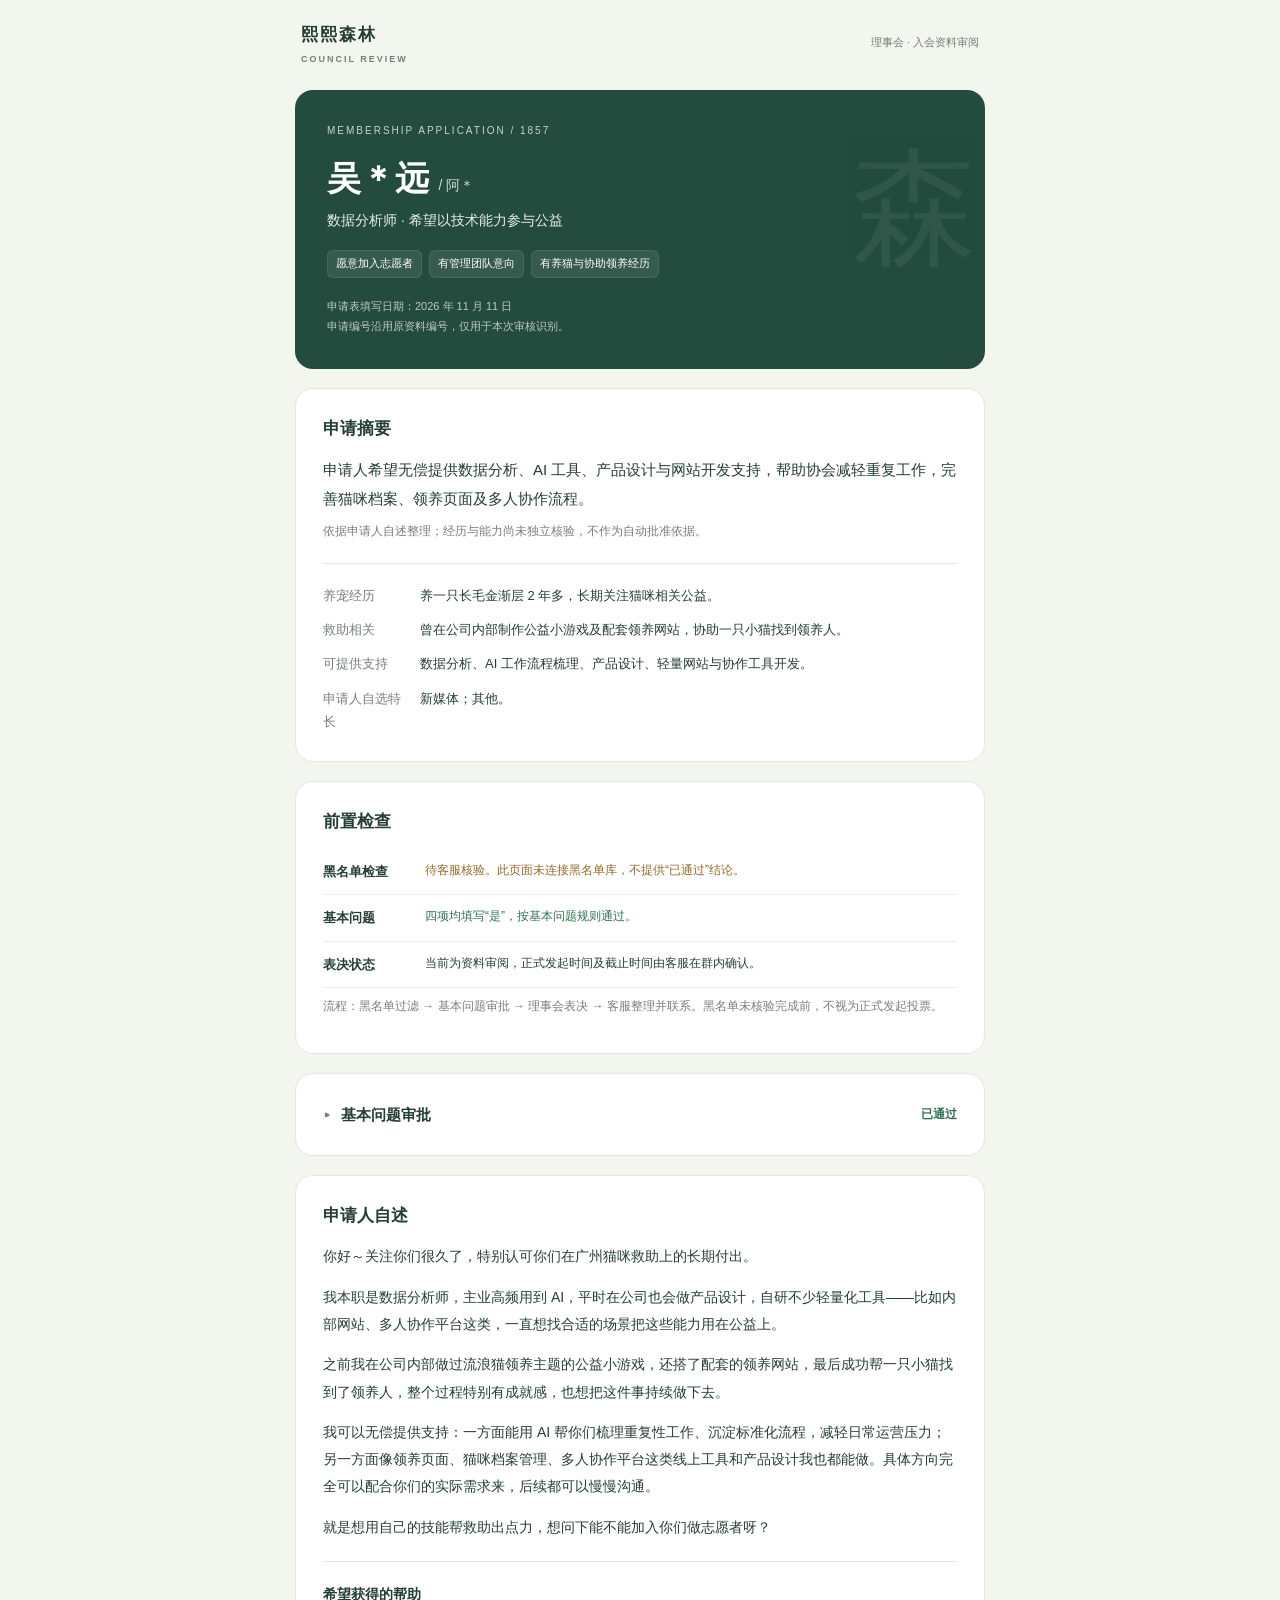
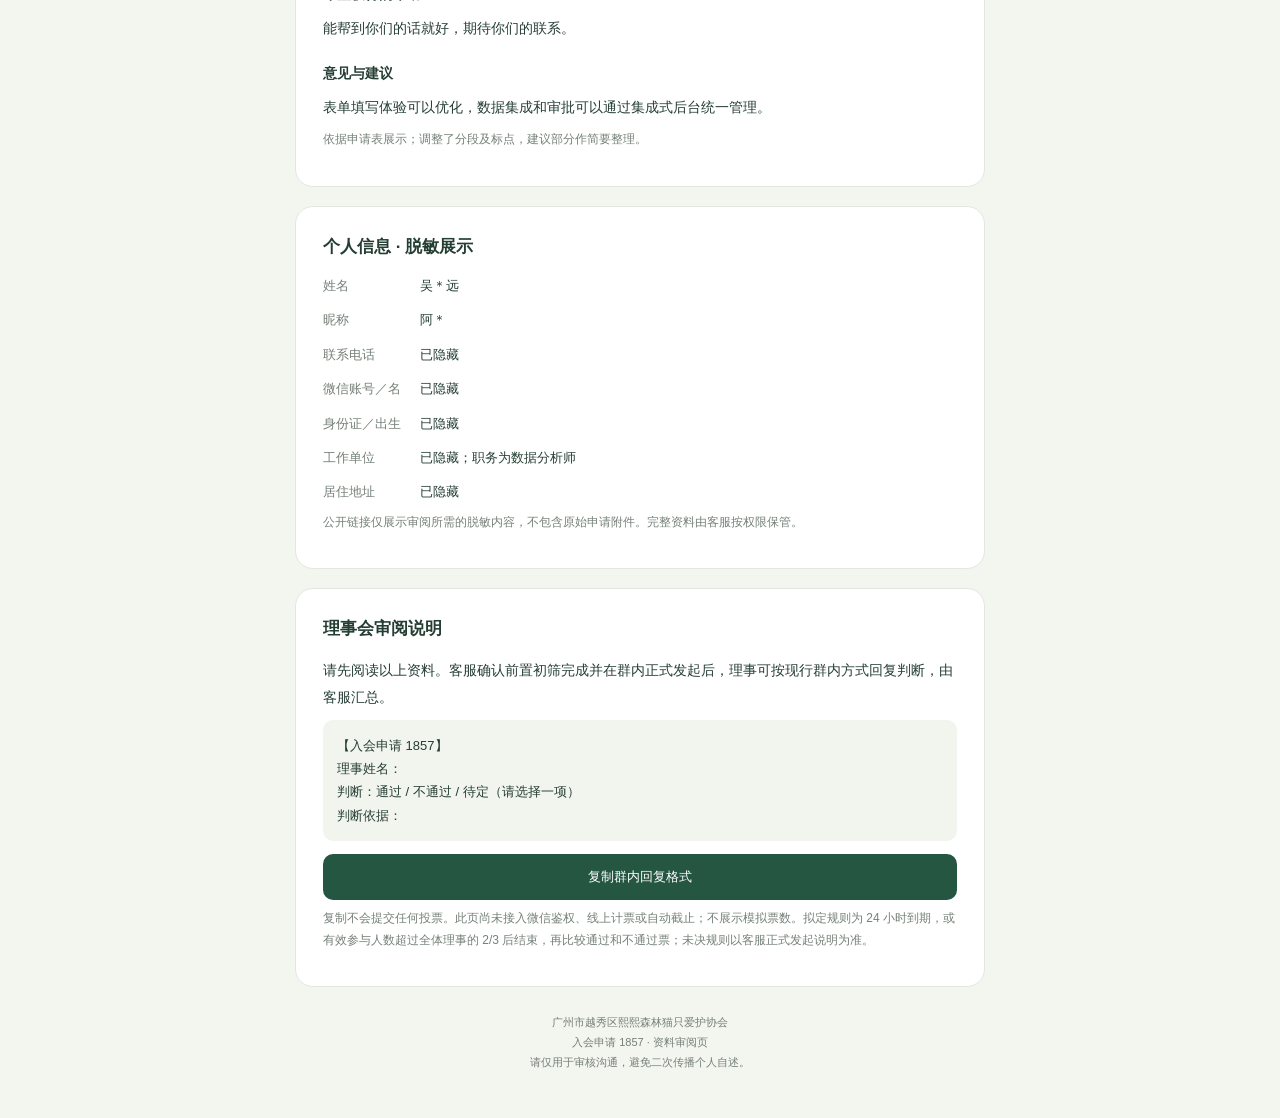
==== member-1857/index.html @ d2390970 "Add masked application 1857 council review page" ====
<!doctype html>
<html lang="zh-CN"><head><meta charset="utf-8"><meta name="viewport" content="width=device-width,initial-scale=1,viewport-fit=cover"><meta name="theme-color" content="#244c3e"><meta name="robots" content="noindex,nofollow"><meta name="description" content="熙熙森林入会申请 1857：申请人脱敏资料，供理事会审阅。"><title>入会申请 1857 · 熙熙森林</title>
<style>
:root{--ink:#253e34;--green:#245642;--muted:#758078;--line:#e2e8df}*{box-sizing:border-box}body{margin:0;background:#f3f5ef;color:var(--ink);font:15px/1.8 -apple-system,BlinkMacSystemFont,"Segoe UI","Microsoft YaHei",sans-serif}.top{max-width:720px;margin:auto;padding:20px 21px 14px;display:flex;justify-content:space-between;align-items:center}.brand{font-size:17px;font-weight:750;letter-spacing:2px}.brand small{display:block;font-size:9px;color:var(--muted);letter-spacing:2px}.label{font-size:11px;color:var(--muted)}main{max-width:720px;margin:auto;padding:0 15px 38px}.card{background:#fff;border:1px solid var(--line);border-radius:18px;padding:23px;margin-bottom:14px}.hero{background:#244c3e;color:#fff;border:0;padding:26px 24px;position:relative;overflow:hidden}.hero:after{content:'森';position:absolute;right:8px;top:5px;font-size:125px;opacity:.06;pointer-events:none}.eyebrow{font-size:10px;letter-spacing:2px;opacity:.75}h1{font-size:30px;line-height:1.3;margin:16px 0 6px}h1 small{font-size:14px;font-weight:400;opacity:.8}h2{font-size:17px;line-height:1.5;margin:0 0 15px}h3{font-size:14px;margin:18px 0 7px}p{margin:8px 0}.hero p{font-size:14px;opacity:.9}.tags{display:flex;gap:7px;flex-wrap:wrap;margin-top:17px}.tags span{background:#ffffff16;border:1px solid #ffffff14;border-radius:6px;padding:3px 8px;font-size:11px}.meta{font-size:11px;opacity:.7;margin-top:19px}.lead{font-size:15px;line-height:1.9}.note{font-size:12px;color:var(--muted)}.statusline{display:flex;gap:12px;align-items:flex-start;padding:11px 0;border-bottom:1px solid #edf0e9}.statusline:last-child{border:0}.statusline b{min-width:90px;font-size:13px}.statusline span{font-size:12px}.pending{color:#956824}.pass{color:#2d7250}summary{cursor:pointer;list-style:none;display:flex;align-items:center;gap:10px;font-size:15px;font-weight:650}summary::-webkit-details-marker{display:none}summary:before{content:'▸';color:var(--muted)}details[open]>summary:before{transform:rotate(90deg)}details[open]>summary{margin-bottom:15px}summary .pass{margin-left:auto;font-size:12px;white-space:nowrap}.question{font-size:13px;padding:11px 0;border-top:1px solid #edf0e9}.question b{color:#2d7250;white-space:nowrap}dl{display:grid;grid-template-columns:88px 1fr;gap:11px 9px;margin:0;font-size:13px}dt{color:var(--muted)}dd{margin:0;overflow-wrap:anywhere}.divider{height:1px;background:var(--line);margin:20px 0}.original{font-size:14px;line-height:1.95}.original p{margin:0 0 13px}.reply{padding:14px;border-radius:10px;background:#f2f5ee;font-size:13px;white-space:pre-line}.button{width:100%;background:var(--green);color:#fff;border:0;border-radius:10px;font:600 14px/1.5 inherit;padding:13px;cursor:pointer;margin-top:13px;min-height:46px}.footer{text-align:center;color:var(--muted);font-size:11px;padding:7px 20px}.toast{display:none;position:fixed;bottom:25px;left:50%;transform:translateX(-50%);background:#244c3e;color:#fff;border-radius:10px;padding:12px 17px;font-size:13px;max-width:90vw;z-index:5}@media(min-width:720px){main{padding-top:9px}.hero{padding:32px}h1{font-size:34px}.card{margin-bottom:19px;padding:27px}.hero{padding:32px}}
</style></head><body><header class="top"><div class="brand">熙熙森林<small>COUNCIL REVIEW</small></div><span class="label">理事会 · 入会资料审阅</span></header>
<main><article class="card hero"><div class="eyebrow">MEMBERSHIP APPLICATION / 1857</div><h1>吴＊远 <small>/ 阿＊</small></h1><p>数据分析师 · 希望以技术能力参与公益</p><div class="tags"><span>愿意加入志愿者</span><span>有管理团队意向</span><span>有养猫与协助领养经历</span></div><div class="meta">申请表填写日期：2026 年 11 月 11 日<br>申请编号沿用原资料编号，仅用于本次审核识别。</div></article>
<article class="card"><h2>申请摘要</h2><p class="lead">申请人希望无偿提供数据分析、AI 工具、产品设计与网站开发支持，帮助协会减轻重复工作，完善猫咪档案、领养页面及多人协作流程。</p><p class="note">依据申请人自述整理；经历与能力尚未独立核验，不作为自动批准依据。</p><div class="divider"></div><dl><dt>养宠经历</dt><dd>养一只长毛金渐层 2 年多，长期关注猫咪相关公益。</dd><dt>救助相关</dt><dd>曾在公司内部制作公益小游戏及配套领养网站，协助一只小猫找到领养人。</dd><dt>可提供支持</dt><dd>数据分析、AI 工作流程梳理、产品设计、轻量网站与协作工具开发。</dd><dt>申请人自选特长</dt><dd>新媒体；其他。</dd></dl></article>
<article class="card"><h2>前置检查</h2><div class="statusline"><b>黑名单检查</b><span class="pending">待客服核验。此页面未连接黑名单库，不提供“已通过”结论。</span></div><div class="statusline"><b>基本问题</b><span class="pass">四项均填写“是”，按基本问题规则通过。</span></div><div class="statusline"><b>表决状态</b><span>当前为资料审阅，正式发起时间及截止时间由客服在群内确认。</span></div><p class="note">流程：黑名单过滤 → 基本问题审批 → 理事会表决 → 客服整理并联系。黑名单未核验完成前，不视为正式发起投票。</p></article>
<article class="card"><details><summary>基本问题审批 <span class="pass">已通过</span></summary><div class="question">（一）遵守国家的法律法规，拥护本协会的章程；<b>【是】</b></div><div class="question">（二）有加入本协会的意愿；<b>【是】</b></div><div class="question">（三）在本协会的业务领域内具有一定的认知度，有继续学习的意愿；<b>【是】</b></div><div class="question">（四）愿意为社会服务。<b>【是】</b></div><p class="note">任一项为“否”则归因为“基础问题未通过”；此处四项答案来自本次申请表。</p></details></article>
<article class="card"><h2>申请人自述</h2><div class="original"><p>你好～关注你们很久了，特别认可你们在广州猫咪救助上的长期付出。</p><p>我本职是数据分析师，主业高频用到 AI，平时在公司也会做产品设计，自研不少轻量化工具——比如内部网站、多人协作平台这类，一直想找合适的场景把这些能力用在公益上。</p><p>之前我在公司内部做过流浪猫领养主题的公益小游戏，还搭了配套的领养网站，最后成功帮一只小猫找到了领养人，整个过程特别有成就感，也想把这件事持续做下去。</p><p>我可以无偿提供支持：一方面能用 AI 帮你们梳理重复性工作、沉淀标准化流程，减轻日常运营压力；另一方面像领养页面、猫咪档案管理、多人协作平台这类线上工具和产品设计我也都能做。具体方向完全可以配合你们的实际需求来，后续都可以慢慢沟通。</p><p>就是想用自己的技能帮救助出点力，想问下能不能加入你们做志愿者呀？</p></div><div class="divider"></div><h3>希望获得的帮助</h3><p class="original">能帮到你们的话就好，期待你们的联系。</p><h3>意见与建议</h3><p class="original">表单填写体验可以优化，数据集成和审批可以通过集成式后台统一管理。</p><p class="note">依据申请表展示；调整了分段及标点，建议部分作简要整理。</p></article>
<article class="card"><h2>个人信息 · 脱敏展示</h2><dl><dt>姓名</dt><dd>吴＊远</dd><dt>昵称</dt><dd>阿＊</dd><dt>联系电话</dt><dd>已隐藏</dd><dt>微信账号／名</dt><dd>已隐藏</dd><dt>身份证／出生</dt><dd>已隐藏</dd><dt>工作单位</dt><dd>已隐藏；职务为数据分析师</dd><dt>居住地址</dt><dd>已隐藏</dd></dl><p class="note">公开链接仅展示审阅所需的脱敏内容，不包含原始申请附件。完整资料由客服按权限保管。</p></article>
<article class="card"><h2>理事会审阅说明</h2><p class="original">请先阅读以上资料。客服确认前置初筛完成并在群内正式发起后，理事可按现行群内方式回复判断，由客服汇总。</p><div class="reply" id="reply">【入会申请 1857】
理事姓名：
判断：通过 / 不通过 / 待定（请选择一项）
判断依据：</div><button class="button" id="copy">复制群内回复格式</button><p class="note">复制不会提交任何投票。此页尚未接入微信鉴权、线上计票或自动截止；不展示模拟票数。拟定规则为 24 小时到期，或有效参与人数超过全体理事的 2/3 后结束，再比较通过和不通过票；未决规则以客服正式发起说明为准。</p></article>
<footer class="footer">广州市越秀区熙熙森林猫只爱护协会<br>入会申请 1857 · 资料审阅页<br>请仅用于审核沟通，避免二次传播个人自述。</footer></main><div class="toast" id="toast" role="status"></div>
<script>document.getElementById('copy').onclick=async()=>{const text=document.getElementById('reply').textContent;let ok=false;try{await navigator.clipboard.writeText(text);ok=true}catch{const area=document.createElement('textarea');area.value=text;document.body.append(area);area.select();ok=document.execCommand('copy');area.remove()}const toast=document.getElementById('toast');toast.textContent=ok?'已复制，请返回群聊填写后发送':'请长按回复格式复制';toast.style.display='block';setTimeout(()=>toast.style.display='none',2500)};</script></body></html>
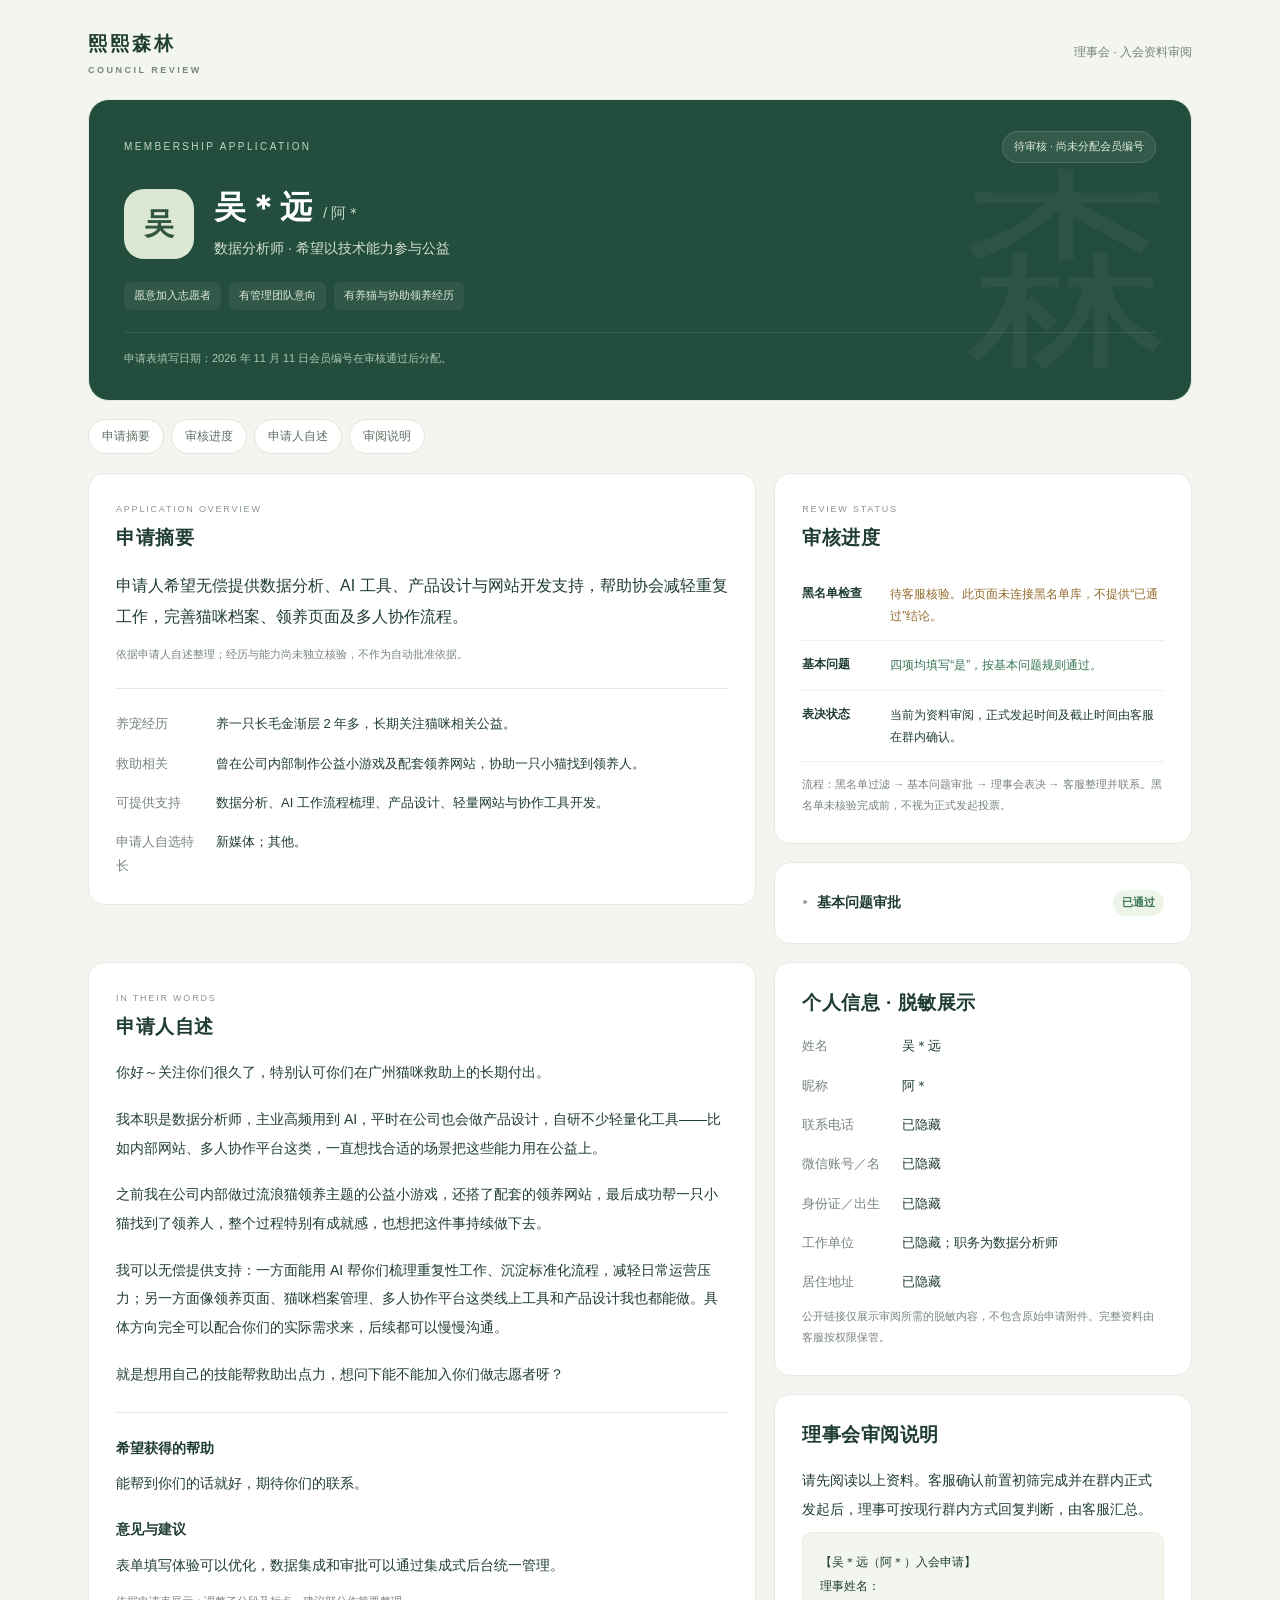
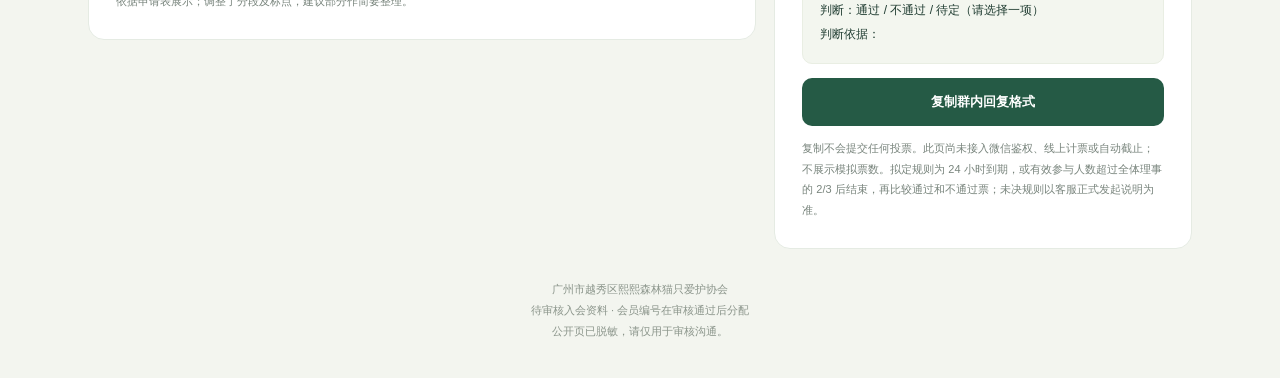
==== commit 3336efd7: "Improve responsive review layout and remove post-approval number" ====
--- a/member-1857/index.html
+++ b/member-1857/index.html
@@ -1,17 +1 @@
-<!doctype html>
-<html lang="zh-CN"><head><meta charset="utf-8"><meta name="viewport" content="width=device-width,initial-scale=1,viewport-fit=cover"><meta name="theme-color" content="#244c3e"><meta name="robots" content="noindex,nofollow"><meta name="description" content="熙熙森林入会申请 1857：申请人脱敏资料，供理事会审阅。"><title>入会申请 1857 · 熙熙森林</title>
-<style>
-:root{--ink:#253e34;--green:#245642;--muted:#758078;--line:#e2e8df}*{box-sizing:border-box}body{margin:0;background:#f3f5ef;color:var(--ink);font:15px/1.8 -apple-system,BlinkMacSystemFont,"Segoe UI","Microsoft YaHei",sans-serif}.top{max-width:720px;margin:auto;padding:20px 21px 14px;display:flex;justify-content:space-between;align-items:center}.brand{font-size:17px;font-weight:750;letter-spacing:2px}.brand small{display:block;font-size:9px;color:var(--muted);letter-spacing:2px}.label{font-size:11px;color:var(--muted)}main{max-width:720px;margin:auto;padding:0 15px 38px}.card{background:#fff;border:1px solid var(--line);border-radius:18px;padding:23px;margin-bottom:14px}.hero{background:#244c3e;color:#fff;border:0;padding:26px 24px;position:relative;overflow:hidden}.hero:after{content:'森';position:absolute;right:8px;top:5px;font-size:125px;opacity:.06;pointer-events:none}.eyebrow{font-size:10px;letter-spacing:2px;opacity:.75}h1{font-size:30px;line-height:1.3;margin:16px 0 6px}h1 small{font-size:14px;font-weight:400;opacity:.8}h2{font-size:17px;line-height:1.5;margin:0 0 15px}h3{font-size:14px;margin:18px 0 7px}p{margin:8px 0}.hero p{font-size:14px;opacity:.9}.tags{display:flex;gap:7px;flex-wrap:wrap;margin-top:17px}.tags span{background:#ffffff16;border:1px solid #ffffff14;border-radius:6px;padding:3px 8px;font-size:11px}.meta{font-size:11px;opacity:.7;margin-top:19px}.lead{font-size:15px;line-height:1.9}.note{font-size:12px;color:var(--muted)}.statusline{display:flex;gap:12px;align-items:flex-start;padding:11px 0;border-bottom:1px solid #edf0e9}.statusline:last-child{border:0}.statusline b{min-width:90px;font-size:13px}.statusline span{font-size:12px}.pending{color:#956824}.pass{color:#2d7250}summary{cursor:pointer;list-style:none;display:flex;align-items:center;gap:10px;font-size:15px;font-weight:650}summary::-webkit-details-marker{display:none}summary:before{content:'▸';color:var(--muted)}details[open]>summary:before{transform:rotate(90deg)}details[open]>summary{margin-bottom:15px}summary .pass{margin-left:auto;font-size:12px;white-space:nowrap}.question{font-size:13px;padding:11px 0;border-top:1px solid #edf0e9}.question b{color:#2d7250;white-space:nowrap}dl{display:grid;grid-template-columns:88px 1fr;gap:11px 9px;margin:0;font-size:13px}dt{color:var(--muted)}dd{margin:0;overflow-wrap:anywhere}.divider{height:1px;background:var(--line);margin:20px 0}.original{font-size:14px;line-height:1.95}.original p{margin:0 0 13px}.reply{padding:14px;border-radius:10px;background:#f2f5ee;font-size:13px;white-space:pre-line}.button{width:100%;background:var(--green);color:#fff;border:0;border-radius:10px;font:600 14px/1.5 inherit;padding:13px;cursor:pointer;margin-top:13px;min-height:46px}.footer{text-align:center;color:var(--muted);font-size:11px;padding:7px 20px}.toast{display:none;position:fixed;bottom:25px;left:50%;transform:translateX(-50%);background:#244c3e;color:#fff;border-radius:10px;padding:12px 17px;font-size:13px;max-width:90vw;z-index:5}@media(min-width:720px){main{padding-top:9px}.hero{padding:32px}h1{font-size:34px}.card{margin-bottom:19px;padding:27px}.hero{padding:32px}}
-</style></head><body><header class="top"><div class="brand">熙熙森林<small>COUNCIL REVIEW</small></div><span class="label">理事会 · 入会资料审阅</span></header>
-<main><article class="card hero"><div class="eyebrow">MEMBERSHIP APPLICATION / 1857</div><h1>吴＊远 <small>/ 阿＊</small></h1><p>数据分析师 · 希望以技术能力参与公益</p><div class="tags"><span>愿意加入志愿者</span><span>有管理团队意向</span><span>有养猫与协助领养经历</span></div><div class="meta">申请表填写日期：2026 年 11 月 11 日<br>申请编号沿用原资料编号，仅用于本次审核识别。</div></article>
-<article class="card"><h2>申请摘要</h2><p class="lead">申请人希望无偿提供数据分析、AI 工具、产品设计与网站开发支持，帮助协会减轻重复工作，完善猫咪档案、领养页面及多人协作流程。</p><p class="note">依据申请人自述整理；经历与能力尚未独立核验，不作为自动批准依据。</p><div class="divider"></div><dl><dt>养宠经历</dt><dd>养一只长毛金渐层 2 年多，长期关注猫咪相关公益。</dd><dt>救助相关</dt><dd>曾在公司内部制作公益小游戏及配套领养网站，协助一只小猫找到领养人。</dd><dt>可提供支持</dt><dd>数据分析、AI 工作流程梳理、产品设计、轻量网站与协作工具开发。</dd><dt>申请人自选特长</dt><dd>新媒体；其他。</dd></dl></article>
-<article class="card"><h2>前置检查</h2><div class="statusline"><b>黑名单检查</b><span class="pending">待客服核验。此页面未连接黑名单库，不提供“已通过”结论。</span></div><div class="statusline"><b>基本问题</b><span class="pass">四项均填写“是”，按基本问题规则通过。</span></div><div class="statusline"><b>表决状态</b><span>当前为资料审阅，正式发起时间及截止时间由客服在群内确认。</span></div><p class="note">流程：黑名单过滤 → 基本问题审批 → 理事会表决 → 客服整理并联系。黑名单未核验完成前，不视为正式发起投票。</p></article>
-<article class="card"><details><summary>基本问题审批 <span class="pass">已通过</span></summary><div class="question">（一）遵守国家的法律法规，拥护本协会的章程；<b>【是】</b></div><div class="question">（二）有加入本协会的意愿；<b>【是】</b></div><div class="question">（三）在本协会的业务领域内具有一定的认知度，有继续学习的意愿；<b>【是】</b></div><div class="question">（四）愿意为社会服务。<b>【是】</b></div><p class="note">任一项为“否”则归因为“基础问题未通过”；此处四项答案来自本次申请表。</p></details></article>
-<article class="card"><h2>申请人自述</h2><div class="original"><p>你好～关注你们很久了，特别认可你们在广州猫咪救助上的长期付出。</p><p>我本职是数据分析师，主业高频用到 AI，平时在公司也会做产品设计，自研不少轻量化工具——比如内部网站、多人协作平台这类，一直想找合适的场景把这些能力用在公益上。</p><p>之前我在公司内部做过流浪猫领养主题的公益小游戏，还搭了配套的领养网站，最后成功帮一只小猫找到了领养人，整个过程特别有成就感，也想把这件事持续做下去。</p><p>我可以无偿提供支持：一方面能用 AI 帮你们梳理重复性工作、沉淀标准化流程，减轻日常运营压力；另一方面像领养页面、猫咪档案管理、多人协作平台这类线上工具和产品设计我也都能做。具体方向完全可以配合你们的实际需求来，后续都可以慢慢沟通。</p><p>就是想用自己的技能帮救助出点力，想问下能不能加入你们做志愿者呀？</p></div><div class="divider"></div><h3>希望获得的帮助</h3><p class="original">能帮到你们的话就好，期待你们的联系。</p><h3>意见与建议</h3><p class="original">表单填写体验可以优化，数据集成和审批可以通过集成式后台统一管理。</p><p class="note">依据申请表展示；调整了分段及标点，建议部分作简要整理。</p></article>
-<article class="card"><h2>个人信息 · 脱敏展示</h2><dl><dt>姓名</dt><dd>吴＊远</dd><dt>昵称</dt><dd>阿＊</dd><dt>联系电话</dt><dd>已隐藏</dd><dt>微信账号／名</dt><dd>已隐藏</dd><dt>身份证／出生</dt><dd>已隐藏</dd><dt>工作单位</dt><dd>已隐藏；职务为数据分析师</dd><dt>居住地址</dt><dd>已隐藏</dd></dl><p class="note">公开链接仅展示审阅所需的脱敏内容，不包含原始申请附件。完整资料由客服按权限保管。</p></article>
-<article class="card"><h2>理事会审阅说明</h2><p class="original">请先阅读以上资料。客服确认前置初筛完成并在群内正式发起后，理事可按现行群内方式回复判断，由客服汇总。</p><div class="reply" id="reply">【入会申请 1857】
-理事姓名：
-判断：通过 / 不通过 / 待定（请选择一项）
-判断依据：</div><button class="button" id="copy">复制群内回复格式</button><p class="note">复制不会提交任何投票。此页尚未接入微信鉴权、线上计票或自动截止；不展示模拟票数。拟定规则为 24 小时到期，或有效参与人数超过全体理事的 2/3 后结束，再比较通过和不通过票；未决规则以客服正式发起说明为准。</p></article>
-<footer class="footer">广州市越秀区熙熙森林猫只爱护协会<br>入会申请 1857 · 资料审阅页<br>请仅用于审核沟通，避免二次传播个人自述。</footer></main><div class="toast" id="toast" role="status"></div>
-<script>document.getElementById('copy').onclick=async()=>{const text=document.getElementById('reply').textContent;let ok=false;try{await navigator.clipboard.writeText(text);ok=true}catch{const area=document.createElement('textarea');area.value=text;document.body.append(area);area.select();ok=document.execCommand('copy');area.remove()}const toast=document.getElementById('toast');toast.textContent=ok?'已复制，请返回群聊填写后发送':'请长按回复格式复制';toast.style.display='block';setTimeout(()=>toast.style.display='none',2500)};</script></body></html>
+<!doctype html><html lang="zh-CN"><head><meta charset="utf-8"><meta name="viewport" content="width=device-width,initial-scale=1"><meta name="robots" content="noindex,nofollow"><meta http-equiv="refresh" content="0;url=../application-review/"><title>入会资料已更新 · 熙熙森林</title></head><body><p>资料卡已更新，<a href="../application-review/">点击查看待审入会资料</a>。</p></body></html>
